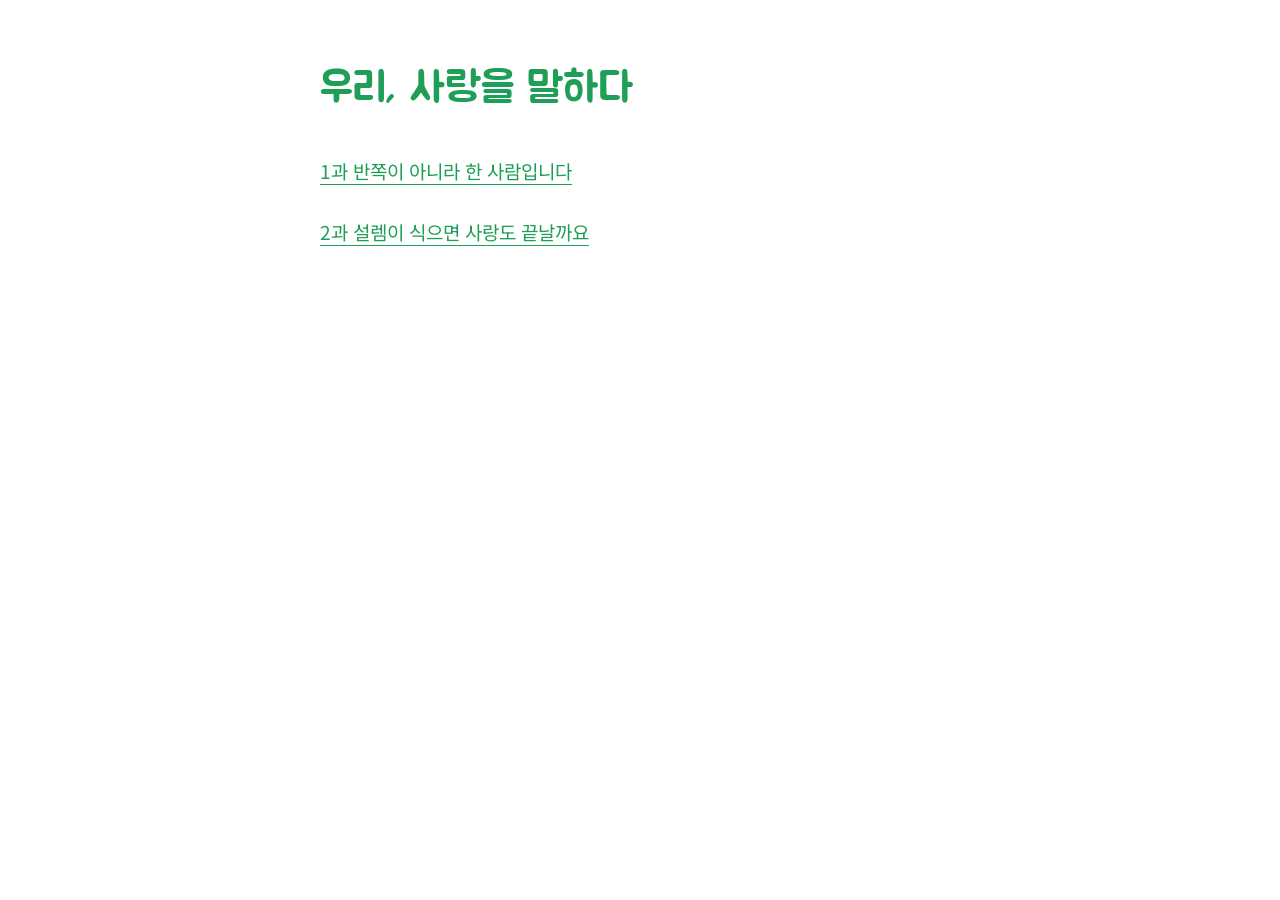
==== preview/index.html @ eeeb9922 "2과 새 디자인 시안(preview) Co-Authored-By: Claude Opus 5.5 <noreply@anthropic.com>" ====
<!doctype html>
<html lang="ko">
<head>
<meta charset="utf-8">
<meta name="viewport" content="width=device-width, initial-scale=1">
<meta name="robots" content="noindex, nofollow, noarchive">
<title>우리, 사랑을 말하다</title>
<link rel="stylesheet" href="https://fonts.googleapis.com/css2?family=Jua&amp;family=Noto+Sans+KR:wght@400;500;600&amp;family=Noto+Serif+KR:wght@400;600&amp;display=swap">
<link rel="stylesheet" href="style.css">
</head>
<body><main><h1>우리, 사랑을 말하다</h1><ul class="contents"><li><a href="1.html">1과 반쪽이 아니라 한 사람입니다</a></li><li><a href="2.html">2과 설렘이 식으면 사랑도 끝날까요</a></li></ul></main></body>
</html>
---- preview/style.css ----
:root { --green:#1E9E57; --pink:#E0578A; --purple:#6B4CB0; }
* { box-sizing:border-box; }
html { background:#fff; color:#30332f; word-break:keep-all; overflow-wrap:break-word; }
body { margin:0; font-family:'Noto Serif KR',serif; font-size:17px; line-height:1.85; }
main { max-width:676px; padding:36px 18px 0; margin:auto; }
h1,h2,h3,.pull,.lesson-number { font-family:'Jua',sans-serif; font-weight:400; }
h1 { font-size:36px; line-height:1.35; color:var(--green); margin:4px 0 24px; }
h2 { font-size:25px; line-height:1.5; margin:0 0 22px; color:#41443f; }
h3 { font-size:21px; line-height:1.5; margin:28px 0 10px; }
p { margin:0 0 24px; }
.lesson-number { color:var(--pink); font-size:18px; margin:0; }
.accent,.source-number,.confession-title { color:var(--pink); }
section { margin:48px 0; display:flow-root; }
.panel { padding:24px 20px 4px; }
.opening { background:#FDEDF2; }
.summary { background:#EAF6EE; }
.panel h2 { margin-bottom:16px; }
img { max-width:100%; height:auto; display:block; }
.opener { width:100%; margin:0 0 30px; }
.illustration { width:100%; max-width:420px; margin:30px auto; }
.spot { width:76px; float:right; margin:0 0 12px 16px; }
.icon { width:30px; height:auto; display:inline-block; vertical-align:middle; margin-right:10px; }
.think,.homework,.vref,.verse-number,nav,.notes,.helper { font-family:'Noto Sans KR',sans-serif; }
.think { color:var(--purple); margin-top:32px; font-size:17px; font-weight:500; }
.homework { font-weight:500; margin:24px 0 36px; }
.hw-number { color:var(--pink); }
.helper { font-size:14px; color:#656962; line-height:1.8; }
.pull { margin:44px 0; font-size:27px; line-height:1.6; color:var(--pink); text-align:center; }
.pull span { display:block; }
.vref,.verse-number,.prayer-title { color:var(--green); }
.vref { font-weight:600; }
.verse-number { font-size:15px; margin-right:10px; font-weight:600; }
.verse { margin-bottom:14px; }
.confession { font-weight:600; }
sup { font-family:'Noto Sans KR',sans-serif; font-size:12px; line-height:0; vertical-align:super; }
sup a { color:var(--pink); text-decoration:none; }
.notes { border-top:1px solid #d5ded7; padding-top:24px; color:#62675f; font-size:14px; line-height:1.85; }
.notes h2,.notes h3 { font-family:'Noto Sans KR',sans-serif; font-size:16px; font-weight:600; }
.notes p { margin-bottom:12px; }
.notes .source-number { margin-right:8px; }
nav { border-top:2px solid var(--green); margin-top:40px; padding:22px 0 32px; display:flex; flex-wrap:wrap; gap:14px 24px; font-size:15px; }
nav a,.contents a { color:var(--green); text-decoration-thickness:1px; text-underline-offset:5px; }
a:focus-visible { outline:2px solid var(--purple); outline-offset:5px; }
.contents { list-style:none; padding:0; margin:36px 0; }
.contents li { margin-bottom:26px; }
.contents a { font-family:'Noto Sans KR',sans-serif; font-size:19px; }
@media(min-width:760px) { main { padding-top:56px; } h1 { font-size:42px; } h2 { font-size:28px; } .panel { padding:30px 28px 6px; } }

/* Optional editorial layout; legacy pages retain the original rules. */
.editorial { --cover-pink:#c3346b; }
.editorial main { max-width:none; padding:0; container-type:inline-size; }
.editorial .cover { background:#F8D9E1; padding-top:56px; display:flex; flex-direction:column; text-align:center; }
.editorial .series-title { font-family:'Jua',sans-serif; color:var(--green); font-size:20px; margin:0 20px 30px; }
.editorial .lesson-number { font-size:24px; margin:0 20px 12px; }
.editorial h1 { font-size:40px; line-height:1.3; max-width:600px; margin:0 auto 36px; padding:0 24px; text-wrap:balance; }
.editorial h1 .accent { color:var(--cover-pink); }
.editorial .opener { width:100%; max-height:52svh; object-fit:cover; object-position:center; margin:12px 0 0; }
.editorial section { margin:0; padding:72px 24px 0; }
.editorial section > :not(.pull):not(.illustration):not(.story-band) { max-width:628px; margin-left:auto; margin-right:auto; }
.editorial h2 { font-size:29px; line-height:1.5; margin-bottom:32px; }
.editorial p { margin-bottom:30px; }
.editorial .panel,.editorial .meditation { padding:56px 24px 26px; margin-top:64px; }
.editorial .opening { margin-top:0; }
.editorial .meditation { background:#F8D9E1; }
.editorial .story-band { background:#F6F4EF; margin:48px -24px; padding:40px 24px 16px; }
.editorial .story-band p { max-width:628px; margin-left:auto; margin-right:auto; }
.editorial .illustration { width:calc(100% + 48px); max-width:900px; margin:36px auto; }
.editorial .story-band .illustration { margin-top:0; }
.editorial .pull { border-top:1px solid var(--pink); border-bottom:1px solid var(--pink); padding:42px max(24px,calc((100cqw - 660px)/2)); width:100cqw; margin:64px 0 0; position:relative; left:50%; transform:translateX(-50%); font-size:28px; line-height:1.65; }
.editorial .added-pull { font-size:24px; margin-top:44px; margin-bottom:48px; }
.editorial .think { border-top:1px solid var(--purple); border-bottom:1px solid var(--purple); padding:26px 0; margin-top:48px; margin-bottom:0; color:#30332f; font-size:19px; font-weight:500; }
.editorial .think > span { display:block; font-family:'Jua',sans-serif; font-size:17px; color:var(--purple); margin-bottom:10px; }
.editorial .web-spot { width:150px; margin:36px auto 44px; }
.editorial section > .spot { float:right; width:76px; margin:0 max(0px,calc((100% - 628px)/2)) 12px 16px; }
.editorial .homework { font-size:20px; font-weight:500; padding:26px 0 32px; margin-bottom:0; }
.editorial .homework + .homework { border-top:1px solid var(--pink); }
.editorial .notes { padding-top:32px; margin:64px auto 0; max-width:676px; }
.editorial nav { max-width:628px; margin:40px auto 0; }
.reading-progress { display:none; }
@supports (animation-timeline:scroll()) {
 .editorial .reading-progress { display:block; position:fixed; z-index:10; top:0; left:0; width:100%; height:3px; background:var(--pink); transform-origin:left; animation:reading-progress linear both; animation-timeline:scroll(); }
 @keyframes reading-progress { from { transform:scaleX(0); } to { transform:scaleX(1); } }
}
@media(max-width:759px) {
 .editorial .illustration { max-width:none; margin-left:-24px; margin-right:-24px; }
 .editorial nav { margin-left:24px; margin-right:24px; }
}
@media(min-width:760px) {
 .editorial .cover { padding-top:64px; }
 .editorial h1 { font-size:58px; }
 .editorial h2 { font-size:34px; }
 .editorial .opener { max-height:55svh; }
 .editorial .pull { font-size:34px; }
 .editorial .added-pull { font-size:28px; }
}

.editorial .notes h2,.editorial .notes h3 { font-family:'Noto Sans KR',sans-serif; font-size:16px; }
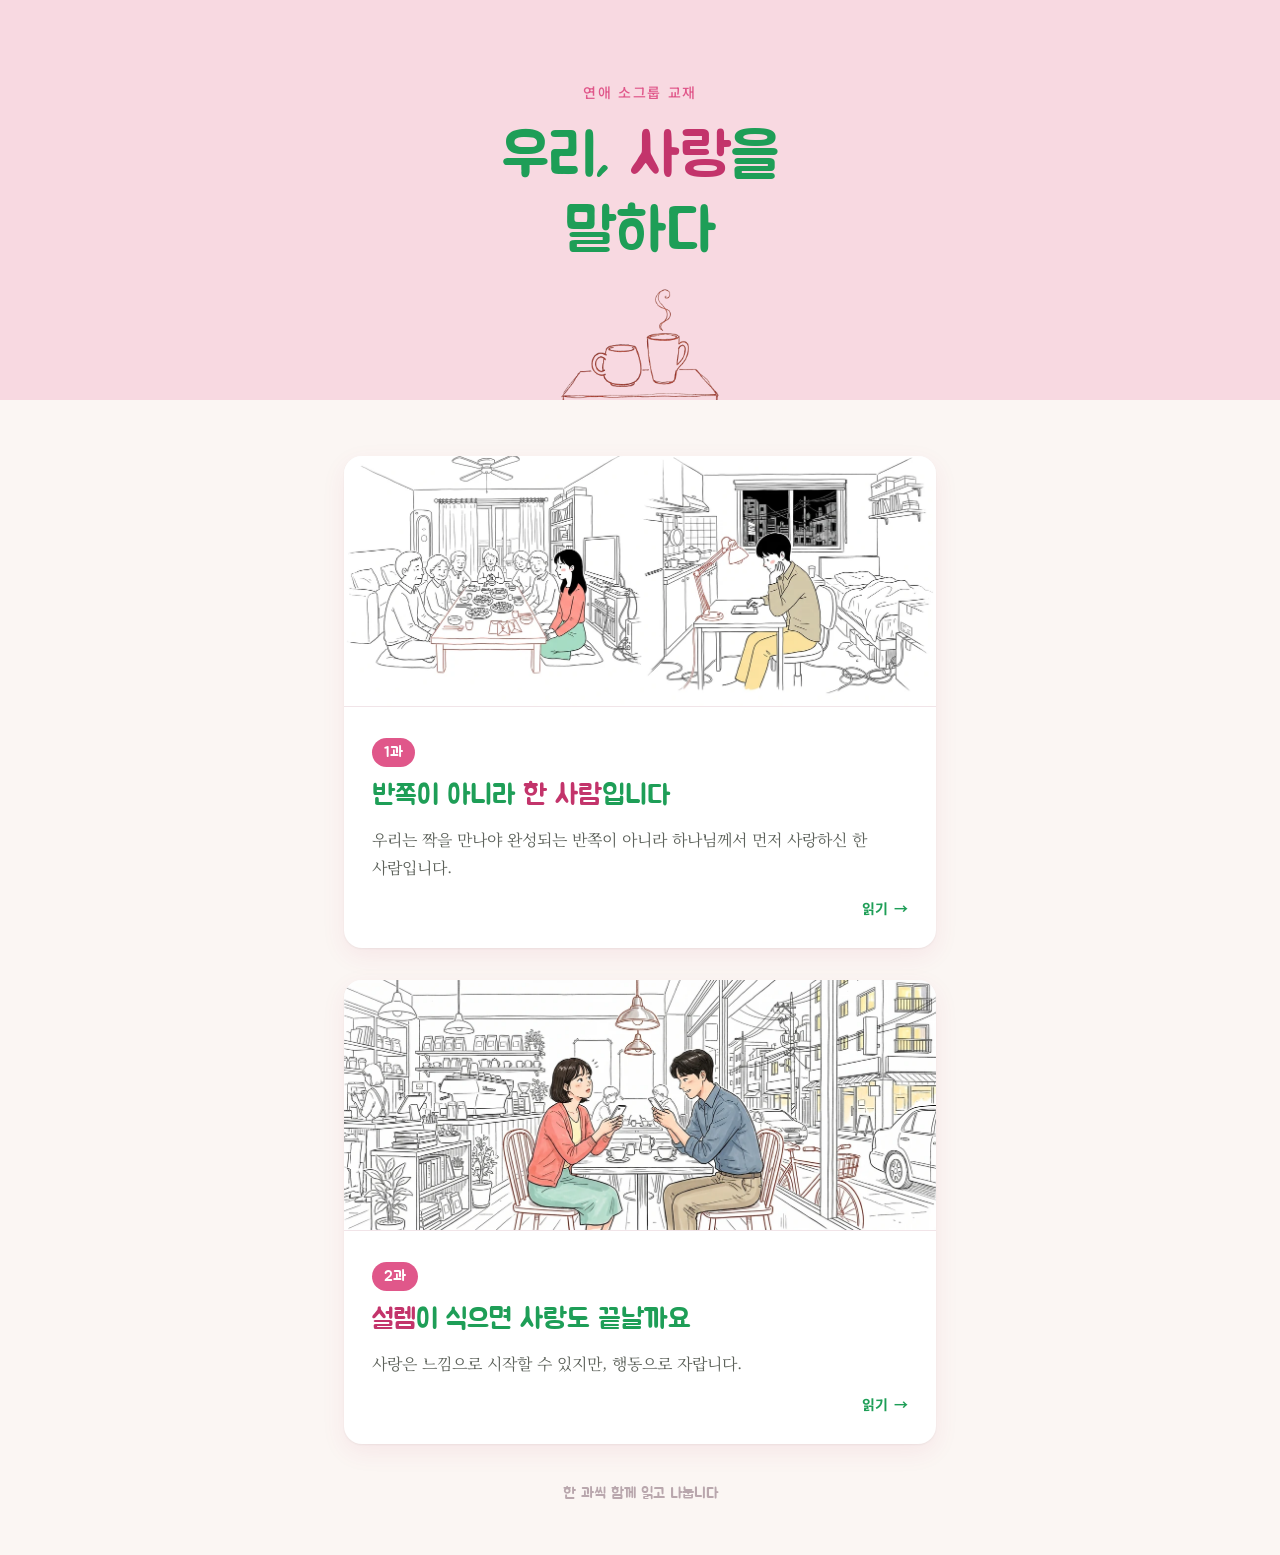
==== commit 337c1c64: "목록 페이지 디자인: 표지와 과별 카드 Co-Authored-By: Claude Opus 5.5 <noreply@anthropic.com> Claude-Session: https:" ====
--- a/preview/index.html
+++ b/preview/index.html
@@ -5,8 +5,16 @@
 <meta name="viewport" content="width=device-width, initial-scale=1">
 <meta name="robots" content="noindex, nofollow, noarchive">
 <title>우리, 사랑을 말하다</title>
-<link rel="stylesheet" href="https://fonts.googleapis.com/css2?family=Jua&amp;family=Noto+Sans+KR:wght@400;500;600&amp;family=Noto+Serif+KR:wght@400;600&amp;display=swap">
+<link rel="stylesheet" href="https://fonts.googleapis.com/css2?family=Jua&amp;family=Noto+Sans+KR:wght@400;500;700&amp;family=Noto+Serif+KR:wght@400;500;600&amp;display=swap">
 <link rel="stylesheet" href="style.css">
 </head>
-<body><main><h1>우리, 사랑을 말하다</h1><ul class="contents"><li><a href="1.html">1과 반쪽이 아니라 한 사람입니다</a></li><li><a href="2.html">2과 설렘이 식으면 사랑도 끝날까요</a></li></ul></main></body>
+<body class="home"><main><header class="home-cover"><p class="home-kicker">연애 소그룹 교재</p><h1>우리, <span class="accent">사랑</span>을<br>말하다</h1>
+<img class="home-spot" src="img/점_찻잔_바짝.png" width="912" height="672" alt="">
+</header>
+<ol class="contents">
+<li><a class="lesson-card" href="1.html"><img src="img/01_1_명절과답장_b.webp" width="1200" height="509" alt=""><span class="card-body"><span class="card-number">1과</span><span class="card-title">반쪽이 아니라 <span class="accent">한 사람</span>입니다</span><span class="card-line">우리는 짝을 만나야 완성되는 반쪽이 아니라 하나님께서 먼저 사랑하신 한 사람입니다.</span><span class="card-go">읽기</span></span></a></li>
+<li><a class="lesson-card" href="2.html"><img src="img/02_1_카페의두사람_g.webp" width="1200" height="509" alt=""><span class="card-body"><span class="card-number">2과</span><span class="card-title"><span class="accent">설렘</span>이 식으면 사랑도 끝날까요</span><span class="card-line">사랑은 느낌으로 시작할 수 있지만, 행동으로 자랍니다.</span><span class="card-go">읽기</span></span></a></li>
+</ol>
+<p class="home-foot">한 과씩 함께 읽고 나눕니다</p>
+</main></body>
 </html>
--- a/preview/style.css
+++ b/preview/style.css
@@ -95,3 +95,74 @@
 }
 
 .editorial .notes h2,.editorial .notes h3 { font-family:'Noto Sans KR',sans-serif; font-size:16px; }
+
+
+.editorial { font-weight:400; color:#333; }
+.editorial .reading > h2 { font-family:'Noto Serif KR',serif; font-weight:900; font-size:30px; letter-spacing:-0.02em; line-height:1.35; }
+.editorial .reading > .lead { font-family:'Noto Serif KR',serif; font-weight:500; font-size:19px; line-height:1.75; color:#222; }
+.editorial .quotation { font-family:'Noto Serif KR',serif; font-weight:600; color:#1a1a1a; }
+.editorial .citation { font-family:'Noto Sans KR',sans-serif; font-weight:500; font-size:14px; color:var(--green); }
+.editorial .opening p { font-size:18px; }
+.editorial .dialogue { font-family:'Noto Sans KR',sans-serif; font-weight:700; color:var(--green); }
+.editorial .story-band p { font-family:'Noto Sans KR',sans-serif; font-weight:300; font-size:17px; line-height:1.9; color:#333; }
+.editorial .pull { font-size:30px; }
+.editorial .added-pull { font-family:'Noto Serif KR',serif; font-weight:700; font-size:24px; letter-spacing:-0.01em; }
+.editorial .think { font-family:'Noto Sans KR',sans-serif; font-weight:700; font-size:20px; color:#2b2b2b; }
+.editorial .think > span { font-family:'Jua',sans-serif; font-weight:400; font-size:16px; }
+.editorial .summary p { font-family:'Noto Serif KR',serif; font-weight:500; font-size:18px; }
+.editorial .homework { font-family:'Noto Sans KR',sans-serif; font-weight:500; font-size:19px; }
+.editorial .hw-number { font-family:'Jua',sans-serif; font-weight:400; font-size:24px; }
+.editorial .verse { font-family:'Noto Serif KR',serif; font-weight:400; font-size:18px; }
+.editorial .verse-number { font-family:'Jua',sans-serif; font-weight:400; font-size:20px; }
+.editorial .confession { font-family:'Noto Serif KR',serif; font-weight:900; font-size:20px; color:#222; }
+.editorial .notes,.editorial .notes h2,.editorial .notes h3 { font-family:'Noto Sans KR',sans-serif; font-weight:300; font-size:14px; color:#62675f; }
+.editorial .vref { font-weight:500; }
+.editorial sup { font-size:14px; }
+@media(min-width:760px) { .editorial .reading > h2 { font-size:36px; } }
+
+.editorial details.fulltext { max-width:676px; margin:80px auto 0; padding:0 24px; }
+.editorial details.fulltext > summary { list-style:none; cursor:pointer; font-family:'Noto Sans KR',sans-serif; font-weight:700; font-size:17px; color:var(--green); border-top:1px solid var(--green); border-bottom:1px solid var(--green); min-height:52px; display:flex; align-items:center; justify-content:space-between; }
+.editorial details.fulltext > summary::-webkit-details-marker { display:none; }
+.editorial details.fulltext > summary::after { content:'+'; font-size:24px; font-weight:400; }
+.editorial details.fulltext[open] > summary::after { content:'2'; }
+.editorial .fullsec { padding:0; margin:0; }
+.editorial .fullsec h2 { font-family:'Noto Serif KR',serif; font-weight:900; font-size:24px; line-height:1.4; margin:48px 0 24px; }
+.editorial .fullsec p { font-family:'Noto Serif KR',serif; font-size:17px; line-height:1.85; color:#333; margin-bottom:1.1em; }
+.editorial .fullsec p.think { font-family:'Noto Sans KR',sans-serif; }
+
+.editorial details.refs { margin-top:0; }
+.editorial details.refs > summary { border-top:none; }
+.editorial details.refs .notes { margin:24px 0 0; padding:0; border-top:none; }
+
+/* 목록(index) 페이지 */
+.home { background:#FBF6F3; }
+.home main { max-width:none; padding:0; }
+.home-cover { background:#F8D9E1; text-align:center; padding:56px 24px 0; overflow:hidden; }
+.home-kicker { font-family:'Noto Sans KR',sans-serif; font-weight:500; font-size:14px; letter-spacing:0.12em; color:var(--pink); margin:0 0 14px; }
+.home h1 { font-size:44px; line-height:1.25; margin:0 0 8px; }
+.home h1 .accent { color:#c3346b; }
+.home-spot { width:132px; margin:18px auto -6px; }
+.home .contents { list-style:none; max-width:628px; margin:0 auto; padding:40px 18px 8px; display:grid; gap:26px; }
+.home .contents li { margin:0; }
+.lesson-card { display:block; background:#fff; border-radius:18px; overflow:hidden; text-decoration:none; color:inherit; box-shadow:0 1px 2px rgba(48,51,47,.06),0 8px 24px rgba(195,52,107,.08); transition:transform .2s ease,box-shadow .2s ease; }
+.lesson-card img { width:100%; aspect-ratio:1200/509; object-fit:cover; border-bottom:1px solid #f1e4e8; }
+.card-body { display:block; padding:20px 22px 22px; }
+.card-number { display:inline-block; font-family:'Jua',sans-serif; font-size:15px; color:#fff; background:var(--pink); border-radius:999px; padding:1px 12px 0; margin-bottom:10px; }
+.card-title { display:block; font-family:'Jua',sans-serif; font-size:25px; line-height:1.4; color:var(--green); margin-bottom:10px; }
+.card-title .accent { color:#c3346b; }
+.card-line { display:block; font-family:'Noto Serif KR',serif; font-size:16px; line-height:1.75; color:#5d625b; }
+.card-go { display:flex; justify-content:flex-end; align-items:center; gap:6px; font-family:'Noto Sans KR',sans-serif; font-weight:700; font-size:14px; color:var(--green); margin-top:14px; }
+.card-go::after { content:'→'; transition:transform .2s ease; }
+.lesson-card:hover { transform:translateY(-3px); box-shadow:0 2px 4px rgba(48,51,47,.06),0 14px 32px rgba(195,52,107,.14); }
+.lesson-card:hover .card-go::after { transform:translateX(4px); }
+.lesson-card:focus-visible { outline:2px solid var(--purple); outline-offset:4px; }
+.home-foot { font-family:'Jua',sans-serif; text-align:center; color:#b9a7ad; font-size:15px; margin:28px 0 0; padding-bottom:48px; }
+@media(min-width:760px) {
+ .home-cover { padding-top:80px; }
+ .home h1 { font-size:60px; }
+ .home-spot { width:160px; }
+ .home .contents { padding-top:56px; gap:32px; }
+ .card-body { padding:24px 28px 26px; }
+ .card-title { font-size:28px; }
+}
+@media(prefers-reduced-motion:reduce) { .lesson-card,.card-go::after { transition:none; } .lesson-card:hover { transform:none; } }
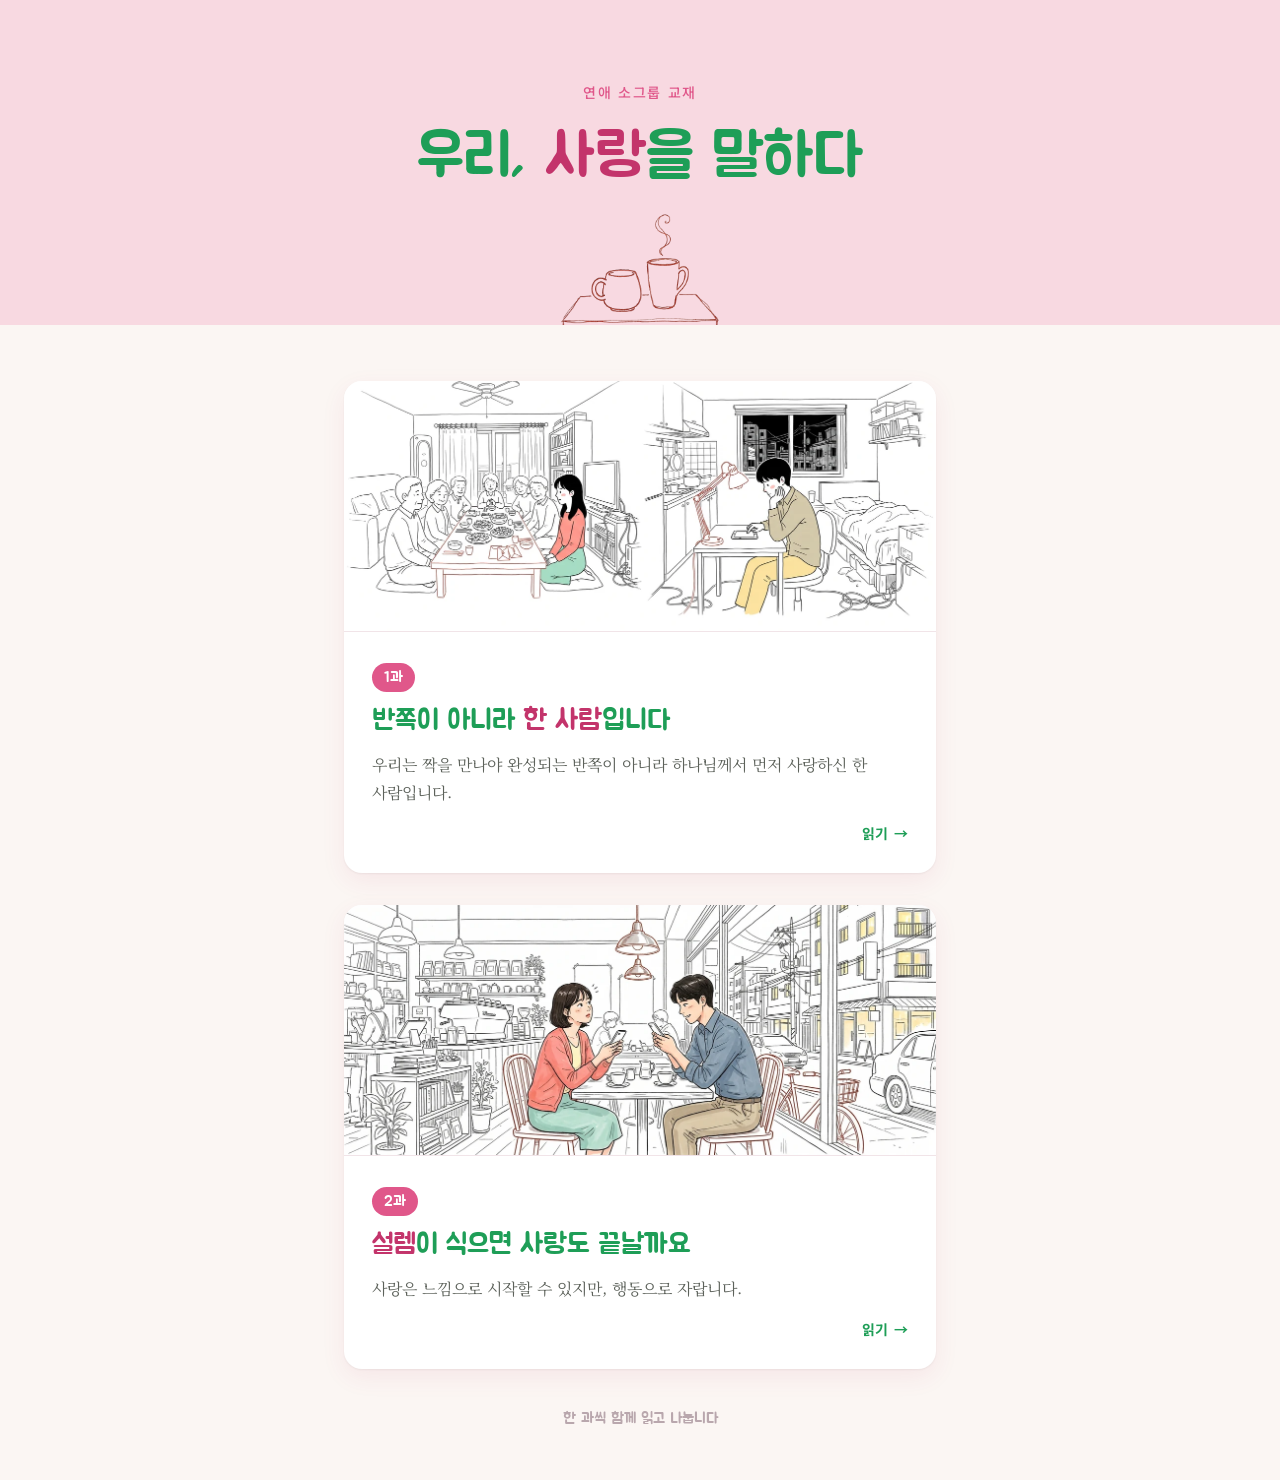
==== commit 566e19e0: "목록 제목을 한 줄로: 우리, 사랑을 말하다 Co-Authored-By: Claude Opus 5.5 <noreply@anthropic.com> Claude-Session: htt" ====
--- a/preview/index.html
+++ b/preview/index.html
@@ -8,7 +8,7 @@
 <link rel="stylesheet" href="https://fonts.googleapis.com/css2?family=Jua&amp;family=Noto+Sans+KR:wght@400;500;700&amp;family=Noto+Serif+KR:wght@400;500;600&amp;display=swap">
 <link rel="stylesheet" href="style.css">
 </head>
-<body class="home"><main><header class="home-cover"><p class="home-kicker">연애 소그룹 교재</p><h1>우리, <span class="accent">사랑</span>을<br>말하다</h1>
+<body class="home"><main><header class="home-cover"><p class="home-kicker">연애 소그룹 교재</p><h1>우리, <span class="accent">사랑</span>을 말하다</h1>
 <img class="home-spot" src="img/점_찻잔_바짝.png" width="912" height="672" alt="">
 </header>
 <ol class="contents">
--- a/preview/style.css
+++ b/preview/style.css
@@ -139,7 +139,7 @@
 .home main { max-width:none; padding:0; }
 .home-cover { background:#F8D9E1; text-align:center; padding:56px 24px 0; overflow:hidden; }
 .home-kicker { font-family:'Noto Sans KR',sans-serif; font-weight:500; font-size:14px; letter-spacing:0.12em; color:var(--pink); margin:0 0 14px; }
-.home h1 { font-size:44px; line-height:1.25; margin:0 0 8px; }
+.home h1 { font-size:min(44px,11vw); line-height:1.25; margin:0 0 8px; white-space:nowrap; }
 .home h1 .accent { color:#c3346b; }
 .home-spot { width:132px; margin:18px auto -6px; }
 .home .contents { list-style:none; max-width:628px; margin:0 auto; padding:40px 18px 8px; display:grid; gap:26px; }
